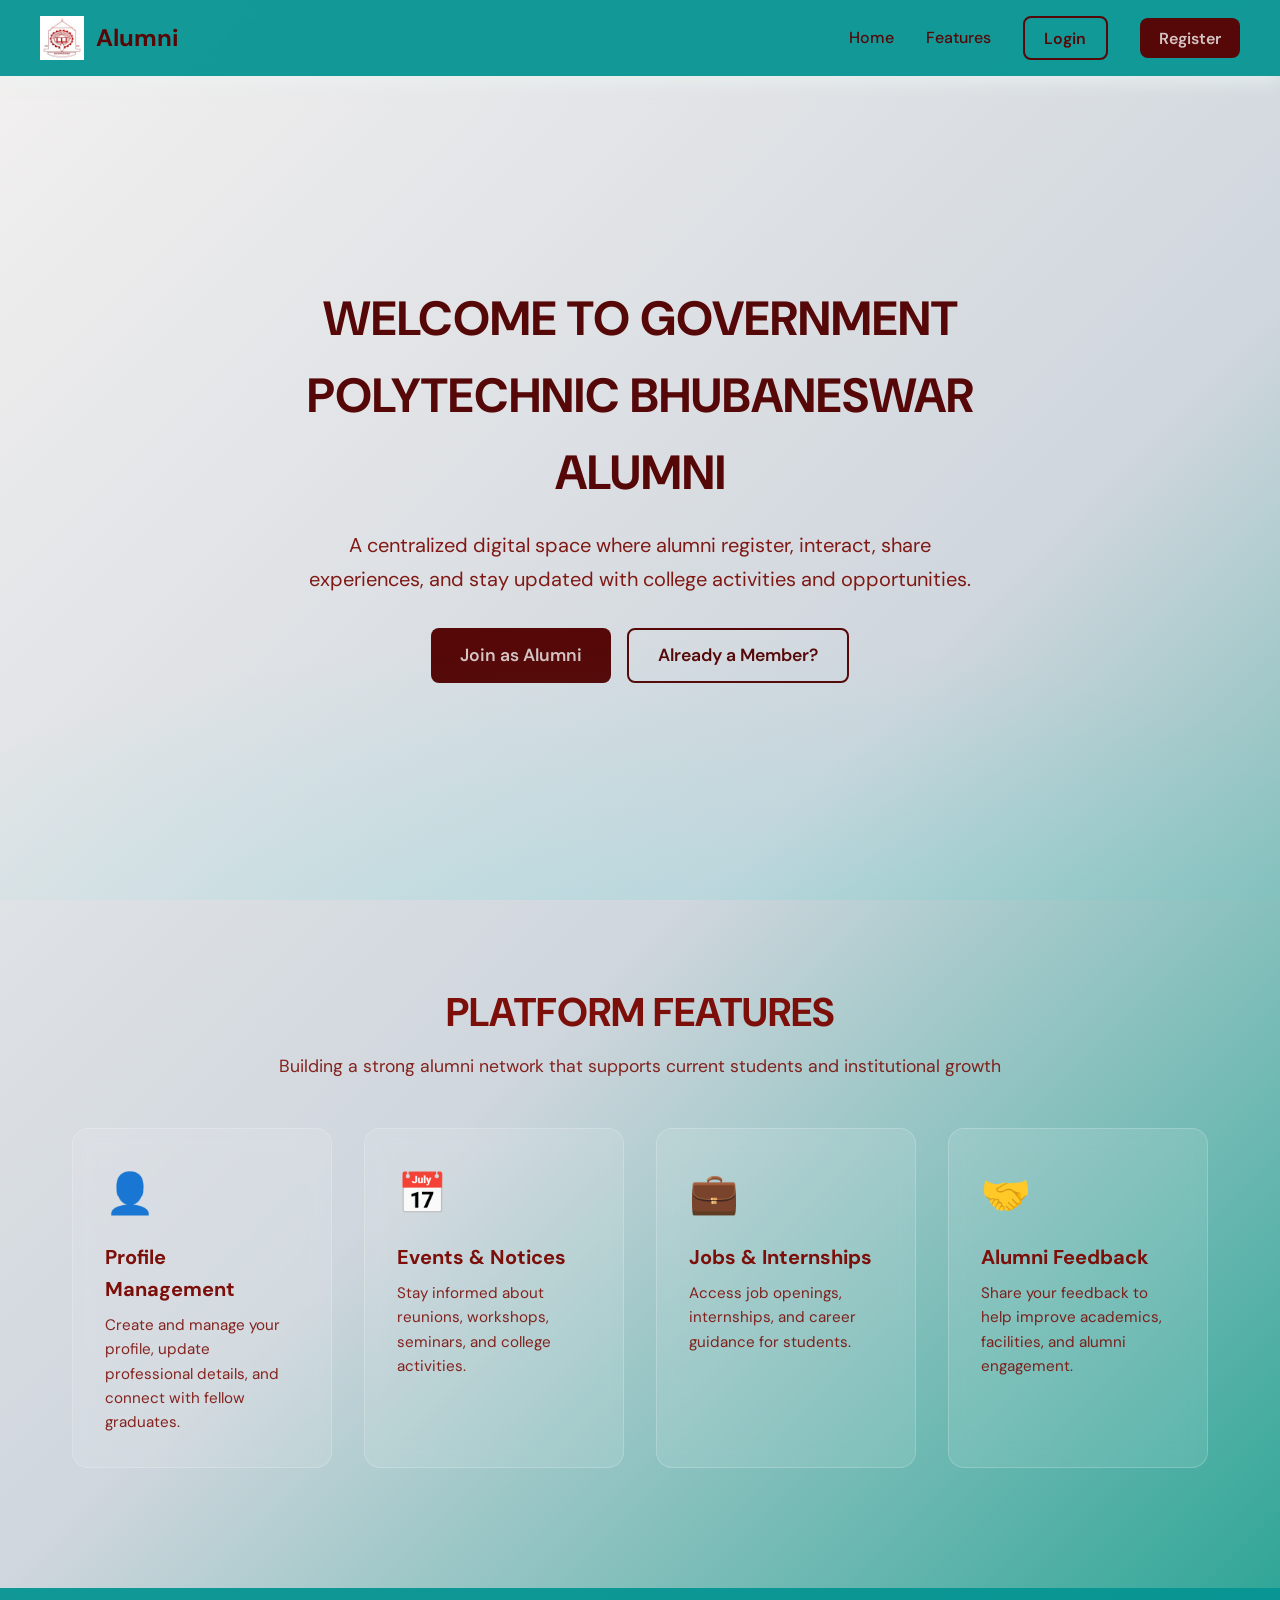
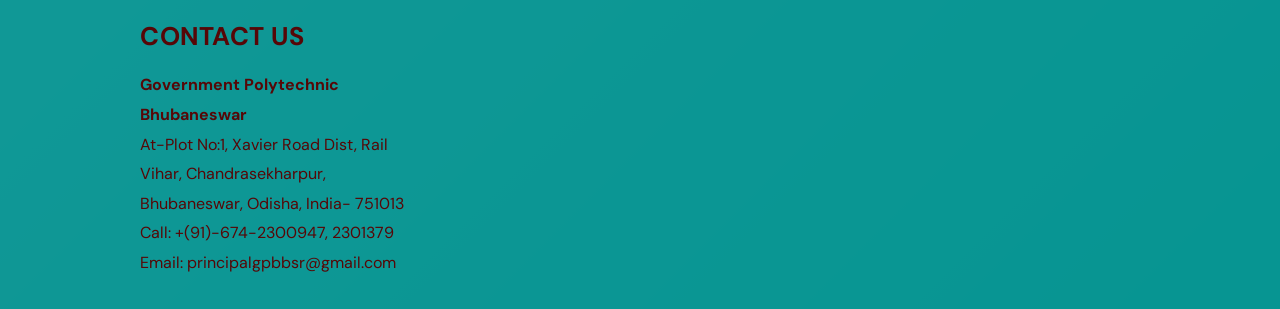
==== index.html @ 31f1e16f "Add files via upload" ====
<!DOCTYPE html>
<html lang="en">
<head>
    <meta charset="UTF-8">
    <meta name="viewport" content="width=device-width, initial-scale=1.0">
    <title>College Alumni Page | Connect • Network • Grow</title>
    <link rel="stylesheet" href="styles.css">
</head>
<body>
    <!-- Navigation -->
    <nav class="navbar">
        <div class="nav-container">
            <a href="index.html" class="logo">
                <img src="assets/alumni-logo.png" class="logo-img" alt="Alumni logo">
                Alumni
            </a>
            <ul class="nav-links">
                <li><a href="#home">Home</a></li>
                <li><a href="#features">Features</a></li>
                <li><button class="btn btn-outline" id="openLogin">Login</button></li>
                <li><button class="btn btn-primary" id="openRegister">Register</button></li>
            </ul>
            <button class="mobile-menu-btn" aria-label="Toggle menu">
                <span></span><span></span><span></span>
            </button>
        </div>
    </nav>

    <!-- Hero Section -->
    <section id="home" class="hero">
        <div class="hero-content">
            <h1>WELCOME TO GOVERNMENT POLYTECHNIC BHUBANESWAR ALUMNI</h1>
            <p class="hero-subtitle">A centralized digital space where alumni register, interact, share experiences, and stay updated with college activities and opportunities.</p>
            <div class="hero-buttons">
                <button class="btn btn-primary btn-lg" id="heroRegister">Join as Alumni</button>
                <button class="btn btn-outline btn-lg" id="heroLogin">Already a Member?</button>
            </div>
        </div>
        <div class="hero-shape"></div>
    </section>

    <!-- Features Section -->
    <section id="features" class="features">
        <h2>PLATFORM FEATURES</h2>
        <p class="section-subtitle">Building a strong alumni network that supports current students and institutional growth</p>
        <div class="features-grid">
            <div class="feature-card" id="featureProfile">
                <div class="feature-icon">👤</div>
                <h3>Profile Management</h3>
                <p>Create and manage your profile, update professional details, and connect with fellow graduates.</p>
            </div>
            <div class="feature-card" id="featureEvents">
                <div class="feature-icon">📅</div>
                <h3>Events & Notices</h3>
                <p>Stay informed about reunions, workshops, seminars, and college activities.</p>
            </div>
            <div class="feature-card" id="featureJobs">
                <div class="feature-icon">💼</div>
                <h3>Jobs & Internships</h3>
                <p>Access job openings, internships, and career guidance for students.</p>
            </div>
            <div class="feature-card" id="featureNetworking">
                <div class="feature-icon">🤝</div>
                <h3>Alumni Feedback</h3>
                <p>Share your feedback to help improve academics, facilities, and alumni engagement.</p>
            </div>
        </div>
    </section>

    <!-- Login Modal -->
    <div id="loginModal" class="modal">
        <div class="modal-content">
            <span class="modal-close">&times;</span>
            <h2>Login</h2>
            <form id="loginForm">
                <div class="form-group">
                    <label for="loginEmail">Email</label>
                    <input type="email" id="loginEmail" required placeholder="Enter your email">
                </div>
                <div class="form-group">
                    <label for="loginPassword">Password</label>
                    <input type="password" id="loginPassword" required placeholder="Enter your password">
                </div>
                <p id="loginError" class="error-msg"></p>
                <button type="button" class="link-button" id="forgotPasswordLink">Forgot password?</button>
                <div id="forgotPasswordSection" class="forgot-section">
                    <p class="forgot-title">Reset your password</p>
                    <div class="form-group">
                        <label for="fpEmail">Registered Email</label>
                        <input type="email" id="fpEmail" placeholder="Enter your registered email">
                    </div>
                    <div class="form-row">
                        <div class="form-group">
                            <label for="fpNewPassword">New Password</label>
                            <input type="password" id="fpNewPassword" placeholder="New password (min 6 characters)">
                        </div>
                        <div class="form-group">
                            <label for="fpConfirmPassword">Confirm Password</label>
                            <input type="password" id="fpConfirmPassword" placeholder="Re-enter new password">
                        </div>
                    </div>
                    <p id="forgotError" class="error-msg"></p>
                    <p id="forgotSuccess" class="success-msg"></p>
                    <button type="button" class="btn btn-outline btn-block" id="forgotSubmit">Update Password</button>
                </div>
                <button type="submit" class="btn btn-primary btn-block">Login</button>
                <p class="form-footer">Demo: admin@college.edu / admin123 (Admin) | alumni@test.com / alumni123 (Alumni)</p>
            </form>
        </div>
    </div>

    <!-- Register Modal -->
    <div id="registerModal" class="modal">
        <div class="modal-content">
            <span class="modal-close">&times;</span>
            <h2>Alumni Registration</h2>
            <form id="registerForm">
                <div class="form-row">
                    <div class="form-group">
                        <label for="regName">Full Name</label>
                        <input type="text" id="regName" required placeholder="Your full name">
                    </div>
                    <div class="form-group">
                        <label for="regEmail">Email</label>
                        <input type="email" id="regEmail" required placeholder="your@email.com">
                    </div>
                </div>
                <div class="form-row">
                    <div class="form-group">
                        <label for="regBatch">Batch / Year</label>
                        <input type="text" id="regBatch" placeholder="e.g. 2020">
                    </div>
                    <div class="form-group">
                        <label for="regCourse">Course / Department</label>
                        <select id="regCourse">
                            <option value="">Select</option>
                            <option value="Information Technology">Information Technology</option>
                            <option value="Civil">Civil</option>
                            <option value="Electrical">Electrical</option>
                            <option value="Electronics">Electronics</option>
                            <option value="MOM">MOM</option>
                            <option value="Beauty Culture">Beauty Culture</option>
                            <option value="Pharmacy">Pharmacy</option>
                            <option value="Architecture">Architecture</option>
                            <option value="Mechanical">Mechanical</option>
                            <option value="IoT">IoT</option>
                        </select>
                    </div>
                </div>
                <div class="form-group">
                    <label for="regCompanyType">Current Company / Higher Studies</label>
                    <select id="regCompanyType">
                        <option value="company" selected>Current Company</option>
                        <option value="higher">Higher Studies</option>
                    </select>
                </div>

                <div class="form-group toggle-section company-toggle company-type-company active" id="regCompanySection">
                    <label for="regCompanyName">Company Name</label>
                    <input type="text" id="regCompanyName" placeholder="e.g. Tech Corp">
                </div>

                <div class="form-group toggle-section company-toggle company-type-higher" id="regHigherStudiesSection">
                    <label for="regHigherStudiesName">College / University</label>
                    <input type="text" id="regHigherStudiesName" placeholder="e.g. ABC University">
                </div>
                <div class="form-row">
                    <div class="form-group">
                        <label for="regPassword">Password</label>
                        <input type="password" id="regPassword" required placeholder="Create password" minlength="6">
                    </div>
                    <div class="form-group">
                        <label for="regConfirmPassword">Confirm Password</label>
                        <input type="password" id="regConfirmPassword" required placeholder="Confirm password">
                    </div>
                </div>
                <p id="registerError" class="error-msg"></p>
                <p id="registerSuccess" class="success-msg"></p>
                <button type="submit" class="btn btn-primary btn-block">Register</button>
            </form>
        </div>
    </div>

    <!-- Alumni Feedback Modal -->
    <div id="feedbackModal" class="modal">
        <div class="modal-content feedback-modal-content">
            <span class="modal-close">&times;</span>
            <h2>Alumni Feedback Form</h2>
            <form id="feedbackForm">
                <div class="form-row">
                    <div class="form-group">
                        <label for="fbName">Name of the Alumni</label>
                        <input type="text" id="fbName" required placeholder="Enter full name">
                    </div>
                    <div class="form-group">
                        <label for="fbEmail">Email ID</label>
                        <input type="email" id="fbEmail" required placeholder="Enter email">
                    </div>
                </div>

                <div class="form-row">
                    <div class="form-group">
                        <label for="fbAcademicYear">Academic Year</label>
                        <input type="text" id="fbAcademicYear" required placeholder="e.g. 2019">
                    </div>
                    <div class="form-group">
                        <label for="fbAddress">Present Address</label>
                        <input type="text" id="fbAddress" required placeholder="Enter present address">
                    </div>
                </div>

                <div class="form-group">
                    <label for="fbStatus">Current Status</label>
                    <select id="fbStatus" required>
                        <option value="service">In Service</option>
                        <option value="higher">In Higher Study</option>
                    </select>
                </div>

                <div class="form-row feedback-status-group feedback-service-group" id="fbServiceFields">
                    <div class="form-group">
                        <label for="fbDesignation">Designation</label>
                        <input type="text" id="fbDesignation" placeholder="Enter designation">
                    </div>
                    <div class="form-group">
                        <label for="fbOrganization">Name of the Organization</label>
                        <input type="text" id="fbOrganization" placeholder="Enter organization name">
                    </div>
                </div>

                <div class="form-row feedback-status-group feedback-higher-group" id="fbHigherFields">
                    <div class="form-group">
                        <label for="fbProgram">Program Name</label>
                        <input type="text" id="fbProgram" placeholder="Enter program name">
                    </div>
                    <div class="form-group">
                        <label for="fbInstitution">Name of the Institution</label>
                        <input type="text" id="fbInstitution" placeholder="Enter institution name">
                    </div>
                </div>

                <p class="feedback-note">Rating score: 4 = Excellent, 3 = Very Good, 2 = Good, 1 = Satisfactory</p>
                <div class="feedback-table-wrap">
                    <table class="feedback-table">
                        <thead>
                            <tr>
                                <th>Sl No.</th>
                                <th>Area</th>
                                <th>Excellent</th>
                                <th>Very Good</th>
                                <th>Good</th>
                                <th>Satisfactory</th>
                            </tr>
                        </thead>
                        <tbody>
                            <tr><td>1</td><td>Teaching-Learning Environment</td><td><input type="radio" name="q1" value="4" required></td><td><input type="radio" name="q1" value="3"></td><td><input type="radio" name="q1" value="2"></td><td><input type="radio" name="q1" value="1"></td></tr>
                            <tr><td>2</td><td>Satisfaction Level with the curriculum</td><td><input type="radio" name="q2" value="4" required></td><td><input type="radio" name="q2" value="3"></td><td><input type="radio" name="q2" value="2"></td><td><input type="radio" name="q2" value="1"></td></tr>
                            <tr><td>3</td><td>Academic Facilities</td><td><input type="radio" name="q3" value="4" required></td><td><input type="radio" name="q3" value="3"></td><td><input type="radio" name="q3" value="2"></td><td><input type="radio" name="q3" value="1"></td></tr>
                            <tr><td>4</td><td>Students Interaction</td><td><input type="radio" name="q4" value="4" required></td><td><input type="radio" name="q4" value="3"></td><td><input type="radio" name="q4" value="2"></td><td><input type="radio" name="q4" value="1"></td></tr>
                            <tr><td>5</td><td>Student's Discipline</td><td><input type="radio" name="q5" value="4" required></td><td><input type="radio" name="q5" value="3"></td><td><input type="radio" name="q5" value="2"></td><td><input type="radio" name="q5" value="1"></td></tr>
                            <tr><td>6</td><td>Internship</td><td><input type="radio" name="q6" value="4" required></td><td><input type="radio" name="q6" value="3"></td><td><input type="radio" name="q6" value="2"></td><td><input type="radio" name="q6" value="1"></td></tr>
                            <tr><td>7</td><td>Career counseling and Guidance</td><td><input type="radio" name="q7" value="4" required></td><td><input type="radio" name="q7" value="3"></td><td><input type="radio" name="q7" value="2"></td><td><input type="radio" name="q7" value="1"></td></tr>
                            <tr><td>8</td><td>Placement Drive</td><td><input type="radio" name="q8" value="4" required></td><td><input type="radio" name="q8" value="3"></td><td><input type="radio" name="q8" value="2"></td><td><input type="radio" name="q8" value="1"></td></tr>
                            <tr><td>9</td><td>Extra-curricular Activities</td><td><input type="radio" name="q9" value="4" required></td><td><input type="radio" name="q9" value="3"></td><td><input type="radio" name="q9" value="2"></td><td><input type="radio" name="q9" value="1"></td></tr>
                            <tr><td>10</td><td>Overall Facilities</td><td><input type="radio" name="q10" value="4" required></td><td><input type="radio" name="q10" value="3"></td><td><input type="radio" name="q10" value="2"></td><td><input type="radio" name="q10" value="1"></td></tr>
                        </tbody>
                    </table>
                </div>

                <p id="feedbackError" class="error-msg"></p>
                <p id="feedbackSuccess" class="success-msg"></p>
                <button type="submit" class="btn btn-primary btn-block">Submit Feedback</button>
            </form>
        </div>
    </div>

    <footer class="contact-footer">
        <div class="contact-footer-inner">
            <div class="contact-footer-text">
                <h3>CONTACT US</h3>
                <p class="contact-line"><strong>Government Polytechnic</strong></p>
                <p class="contact-line"><strong>Bhubaneswar</strong></p>
                <p class="contact-line">At-Plot No:1, Xavier Road Dist, Rail</p>
                <p class="contact-line">Vihar, Chandrasekharpur,</p>
                <p class="contact-line">Bhubaneswar, Odisha, India- 751013</p>
                <p class="contact-line">Call: +(91)-674-2300947, 2301379</p>
                <p class="contact-line">Email: principalgpbbsr@gmail.com</p>
            </div>
        </div>
    </footer>

    <script src="data.js"></script>
    <script src="app_v2.js"></script>
</body>
</html>
---- styles.css ----
/* College Alumni Page - Dynamic Blue Theme, White Font */
@import url('https://fonts.googleapis.com/css2?family=DM+Sans:wght@400;500;600;700&display=swap');

:root {
    --dynamic-blue: #f1eeedd1;
    --dynamic-blue-light: #cfd6dd;
    --dynamic-blue-dark: #099a86;
    --accent: #f6faf9;
    --white: #560707;
    --font-white: #7c0f0a;
    --shadow: rgba(235, 243, 241, 0.95);
}

* {
    margin: 0;
    padding: 0;
    box-sizing: border-box;
}

body {
    font-family: 'DM Sans', sans-serif;
    color: var(--font-white);
    background: linear-gradient(135deg, var(--dynamic-blue) 0%, var(--dynamic-blue-light) 50%, var(--dynamic-blue-dark) 100%);
    min-height: 100vh;
    line-height: 1.6;
}

/* Navbar */
.navbar {
    position: fixed;
    top: 0;
    left: 0;
    right: 0;
    background: rgba(7, 149, 147, 0.95);
    backdrop-filter: blur(10px);
    padding: 1rem 2rem;
    z-index: 1000;
    box-shadow: 0 4px 20px var(--shadow);
}

.nav-container {
    max-width: 1200px;
    margin: 0 auto;
    display: flex;
    justify-content: space-between;
    align-items: center;
}

.logo {
    display: flex;
    align-items: center;
    gap: 0.75rem;
    font-size: 1.5rem;
    font-weight: 700;
    color: var(--white);
    text-decoration: none;
}

.logo-img {
    width: 44px;
    height: 44px;
    object-fit: contain;
    flex-shrink: 0;
}

.logo span {
    color: var(--accent);
}

.nav-links {
    display: flex;
    list-style: none;
    gap: 2rem;
    align-items: center;
}

.nav-links a {
    color: var(--white);
    text-decoration: none;
    font-weight: 500;
    transition: opacity 0.2s;
}

.nav-links a:hover {
    opacity: 0.9;
}

/* Buttons */
.btn {
    padding: 0.6rem 1.2rem;
    border: none;
    border-radius: 8px;
    font-size: 1rem;
    font-weight: 600;
    cursor: pointer;
    transition: all 0.2s;
    font-family: inherit;
}

.btn-primary {
    background: var(--white);
    color: var(--dynamic-blue);
}

.btn-primary:hover {
    background: var(--accent);
    color: var(--white);
}

.btn-outline {
    background: transparent;
    color: var(--white);
    border: 2px solid var(--white);
}

.btn-outline:hover {
    background: var(--white);
    color: var(--dynamic-blue);
}

.btn-lg {
    padding: 0.9rem 1.8rem;
    font-size: 1.1rem;
}

.btn-block {
    width: 100%;
}

.mobile-menu-btn {
    display: none;
    flex-direction: column;
    gap: 5px;
    background: none;
    border: none;
    cursor: pointer;
    color: var(--white);
}

.mobile-menu-btn span {
    width: 24px;
    height: 2px;
    background: var(--white);
}

/* Hero */
.hero {
    min-height: 100vh;
    display: flex;
    align-items: center;
    justify-content: center;
    padding: 8rem 2rem 4rem;
    position: relative;
    overflow: hidden;
}

.hero-content {
    max-width: 700px;
    text-align: center;
}

.hero h1 {
    font-size: 3rem;
    font-weight: 700;
    margin-bottom: 1rem;
    color: var(--white);
}

.hero-subtitle {
    font-size: 1.25rem;
    opacity: 0.95;
    margin-bottom: 2rem;
    line-height: 1.7;
}

.hero-buttons {
    display: flex;
    gap: 1rem;
    justify-content: center;
    flex-wrap: wrap;
}

.hero-shape {
    position: absolute;
    bottom: -50%;
    left: -20%;
    width: 140%;
    height: 80%;
    background: radial-gradient(ellipse, rgba(21, 225, 218, 0.15) 0%, transparent 70%);
    pointer-events: none;
}

/* Features */
.features {
    padding: 5rem 2rem;
    max-width: 1200px;
    margin: 0 auto;
}

.features h2 {
    text-align: center;
    font-size: 2.5rem;
    margin-bottom: 0.5rem;
}

.section-subtitle {
    text-align: center;
    font-size: 1.1rem;
    opacity: 0.9;
    margin-bottom: 3rem;
}

.features-grid {
    display: grid;
    grid-template-columns: repeat(auto-fit, minmax(260px, 1fr));
    gap: 2rem;
}

.feature-card {
    background: rgba(255, 255, 255, 0.1);
    backdrop-filter: blur(10px);
    padding: 2rem;
    border-radius: 16px;
    border: 1px solid rgba(255, 255, 255, 0.2);
    transition: transform 0.2s, box-shadow 0.2s;
    cursor: pointer;
}

.feature-card:hover {
    transform: translateY(-4px);
    box-shadow: 0 12px 40px var(--shadow);
}

.feature-icon {
    font-size: 2.5rem;
    margin-bottom: 1rem;
}

.feature-card h3 {
    margin-bottom: 0.5rem;
    font-size: 1.25rem;
}

.feature-card p {
    opacity: 0.9;
    font-size: 0.95rem;
}

/* About */
.about {
    padding: 4rem 2rem;
    max-width: 800px;
    margin: 0 auto;
}

.about h2 {
    text-align: center;
    font-size: 2rem;
    margin-bottom: 2rem;
}

.objectives-list {
    list-style: none;
}

.objectives-list li {
    padding: 0.8rem 1rem;
    margin-bottom: 0.5rem;
    background: rgba(255, 255, 255, 0.08);
    border-radius: 8px;
    border-left: 4px solid var(--accent);
}

/* Modal */
.modal {
    display: none;
    position: fixed;
    top: 0;
    left: 0;
    right: 0;
    bottom: 0;
    background: rgba(0, 0, 0, 0.6);
    z-index: 2000;
    align-items: center;
    justify-content: center;
    padding: 2rem;
}

.modal.active {
    display: flex;
}

.modal-content {
    background: linear-gradient(135deg, var(--dynamic-blue-dark), var(--dynamic-blue));
    padding: 2.5rem;
    border-radius: 16px;
    max-width: 480px;
    width: 100%;
    position: relative;
    border: 1px solid rgba(255, 255, 255, 0.2);
}

.feedback-modal-content {
    max-width: 980px;
    max-height: 88vh;
    overflow-y: auto;
}

.modal-close {
    position: absolute;
    top: 1rem;
    right: 1.5rem;
    font-size: 1.5rem;
    cursor: pointer;
    opacity: 0.8;
}

.modal-close:hover {
    opacity: 1;
}

.modal h2 {
    margin-bottom: 1.5rem;
}

/* Forms */
.form-group {
    margin-bottom: 1.2rem;
}

.form-row {
    display: grid;
    grid-template-columns: 1fr 1fr;
    gap: 1rem;
}

.form-group label {
    display: block;
    margin-bottom: 0.4rem;
    font-weight: 500;
}

.form-group input,
.form-group select,
.form-group textarea {
    width: 100%;
    padding: 0.75rem 1rem;
    border: 1px solid rgba(255, 255, 255, 0.3);
    border-radius: 8px;
    background: rgba(255, 255, 255, 0.1);
    color: var(--white);
    font-family: inherit;
    font-size: 1rem;
}

.form-group select {
    cursor: pointer;
    padding-right: 2.75rem;
    -webkit-appearance: none;
    -moz-appearance: none;
    appearance: none;
    background-image:
        linear-gradient(45deg, transparent 50%, rgba(255, 255, 255, 0.85) 50%),
        linear-gradient(135deg, rgba(255, 255, 255, 0.85) 50%, transparent 50%);
    background-position:
        calc(100% - 18px) calc(1.05em + 2px),
        calc(100% - 13px) calc(1.05em + 2px);
    background-size: 6px 6px, 6px 6px;
    background-repeat: no-repeat;
}

.form-group select option {
    background-color: var(--dynamic-blue-dark);
    color: var(--white);
}

.form-group input::placeholder,
.form-group textarea::placeholder {
    color: rgba(86, 7, 7, 0.6);
}

.form-group input:focus,
.form-group select:focus,
.form-group textarea:focus {
    outline: none;
    border-color: var(--accent);
    box-shadow: 0 0 0 3px rgba(66, 165, 245, 0.22);
}

.error-msg {
    color: #ffcdd2;
    font-size: 0.9rem;
    margin-bottom: 0.5rem;
}

.success-msg {
    color: #a5d6a7;
    font-size: 0.9rem;
    margin-bottom: 0.5rem;
}

.link-button {
    background: none;
    border: none;
    color: rgba(255, 255, 255, 0.8);
    font-size: 0.9rem;
    text-decoration: underline;
    cursor: pointer;
    padding: 0;
    margin-bottom: 0.75rem;
}

.link-button:hover {
    color: var(--accent);
}

.forgot-section {
    display: none;
    margin-bottom: 0.75rem;
    padding-top: 0.75rem;
    border-top: 1px solid rgba(255, 255, 255, 0.15);
}

.forgot-section.active {
    display: block;
}

.toggle-section {
    display: none;
}

.toggle-section.active {
    display: block;
}

.forgot-title {
    font-size: 0.85rem;
    margin-bottom: 0.5rem;
    opacity: 0.85;
}

.form-footer {
    font-size: 0.8rem;
    opacity: 0.8;
    margin-top: 1rem;
}

/* Footer */
.footer {
    text-align: center;
    padding: 2rem;
    opacity: 0.8;
    font-size: 0.9rem;
}

/* Contact Footer */
.contact-footer {
    background: #079593f2;
    padding: 1.8rem 2rem;
    margin-top: 2.5rem;
}

.contact-footer-inner {
    max-width: 1000px;
    margin: 0 auto;
}

.contact-footer-text h3 {
    color: #560707;
    font-size: 1.6rem;
    margin-bottom: 1rem;
    letter-spacing: 0.5px;
}

.contact-footer-text .contact-line {
    color: #560707;
    margin: 0.35rem 0;
    font-size: 1rem;
    line-height: 1.5;
}

/* Dashboard & Admin Page Styles */
.page-header {
    padding: 6rem 2rem 2rem;
    text-align: center;
}

.page-header h1 {
    font-size: 2.5rem;
    margin-bottom: 0.5rem;
}

.dashboard-nav,
.tabs {
    display: flex;
    gap: 1rem;
    justify-content: center;
    flex-wrap: wrap;
    margin: 2rem 0;
    padding: 0 1rem;
}

.tab-btn {
    padding: 0.7rem 1.4rem;
    background: rgba(255, 255, 255, 0.192);
    border: 2px solid rgba(255, 255, 255, 0.3);
    color: var(--white);
    border-radius: 8px;
    cursor: pointer;
    font-weight: 600;
    transition: all 0.2s;
}

.tab-btn:hover,
.tab-btn.active {
    background: var(--white);
    color: var(--dynamic-blue);
    border-color: var(--white);
}

.content-section {
    max-width: 900px;
    margin: 0 auto 3rem;
    padding: 0 2rem;
}

.tab-content {
    display: none;
}

.tab-content.active {
    display: block;
}

.content-section h2 {
    margin-bottom: 1.5rem;
    font-size: 1.5rem;
}

.card {
    background: rgba(255, 255, 255, 0.1);
    backdrop-filter: blur(10px);
    border-radius: 12px;
    padding: 1.5rem;
    margin-bottom: 1rem;
    border: 1px solid rgba(255, 255, 255, 0.2);
}

.search-box {
    width: 100%;
    padding: 0.8rem 1rem;
    margin-bottom: 1rem;
    border: 1px solid rgba(255, 255, 255, 0.3);
    border-radius: 8px;
    background: rgba(255, 255, 255, 0.1);
    color: var(--white);
    font-size: 1rem;
}

.admin-nav-search {
    width: 100%;
    max-width: 420px;
    margin: 0.6rem 0 1rem;
}

.search-box::placeholder {
    color: rgba(86, 7, 7, 0.6);
}

.feedback-note {
    font-size: 0.9rem;
    margin: 0.8rem 0 0.6rem;
    color: #560707;
}

.feedback-status-group {
    display: none;
}

.feedback-status-group.active {
    display: grid;
}

.feedback-table-wrap {
    overflow-x: auto;
    margin-bottom: 1rem;
}

.feedback-table {
    width: 100%;
    border-collapse: collapse;
    min-width: 760px;
    background: rgba(0, 0, 0, 0.08);
}

.feedback-table th,
.feedback-table td {
    border: 1px solid rgba(255, 255, 255, 0.25);
    padding: 0.55rem;
    text-align: center;
    font-size: 0.9rem;
}

.feedback-table th:nth-child(2),
.feedback-table td:nth-child(2) {
    text-align: left;
}

.alumni-grid {
    display: grid;
    grid-template-columns: repeat(auto-fill, minmax(280px, 1fr));
    gap: 1rem;
}

.event-list,
.job-list {
    display: flex;
    flex-direction: column;
    gap: 1rem;
}

.profile-grid {
    display: grid;
    grid-template-columns: repeat(auto-fit, minmax(250px, 1fr));
    gap: 1.5rem;
}

.logout-btn {
    margin-top: 2rem;
}

/* Responsive */
@media (max-width: 768px) {
    .nav-links {
        display: none;
    }

    .mobile-menu-btn {
        display: flex;
    }

    .hero h1 {
        font-size: 2rem;
    }

    .hero-subtitle {
        font-size: 1rem;
    }

    .form-row {
        grid-template-columns: 1fr;
    }
}
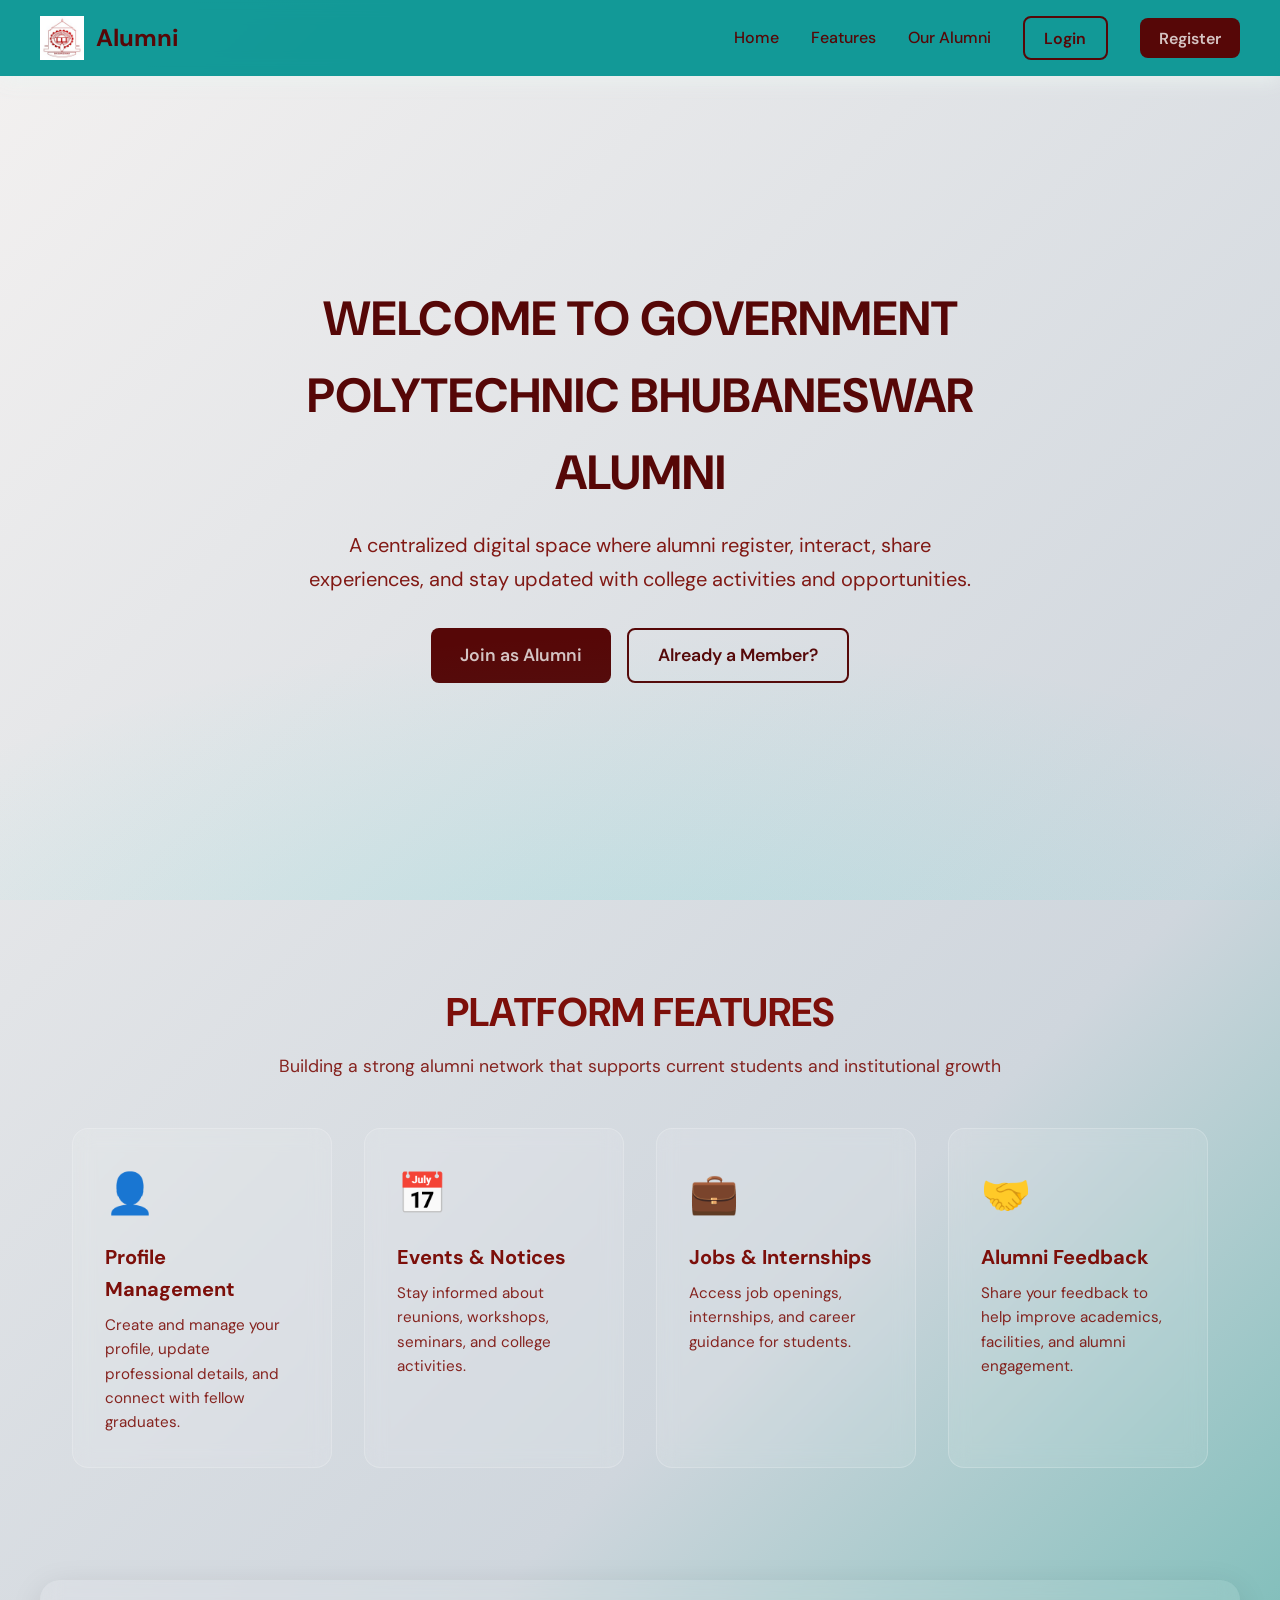
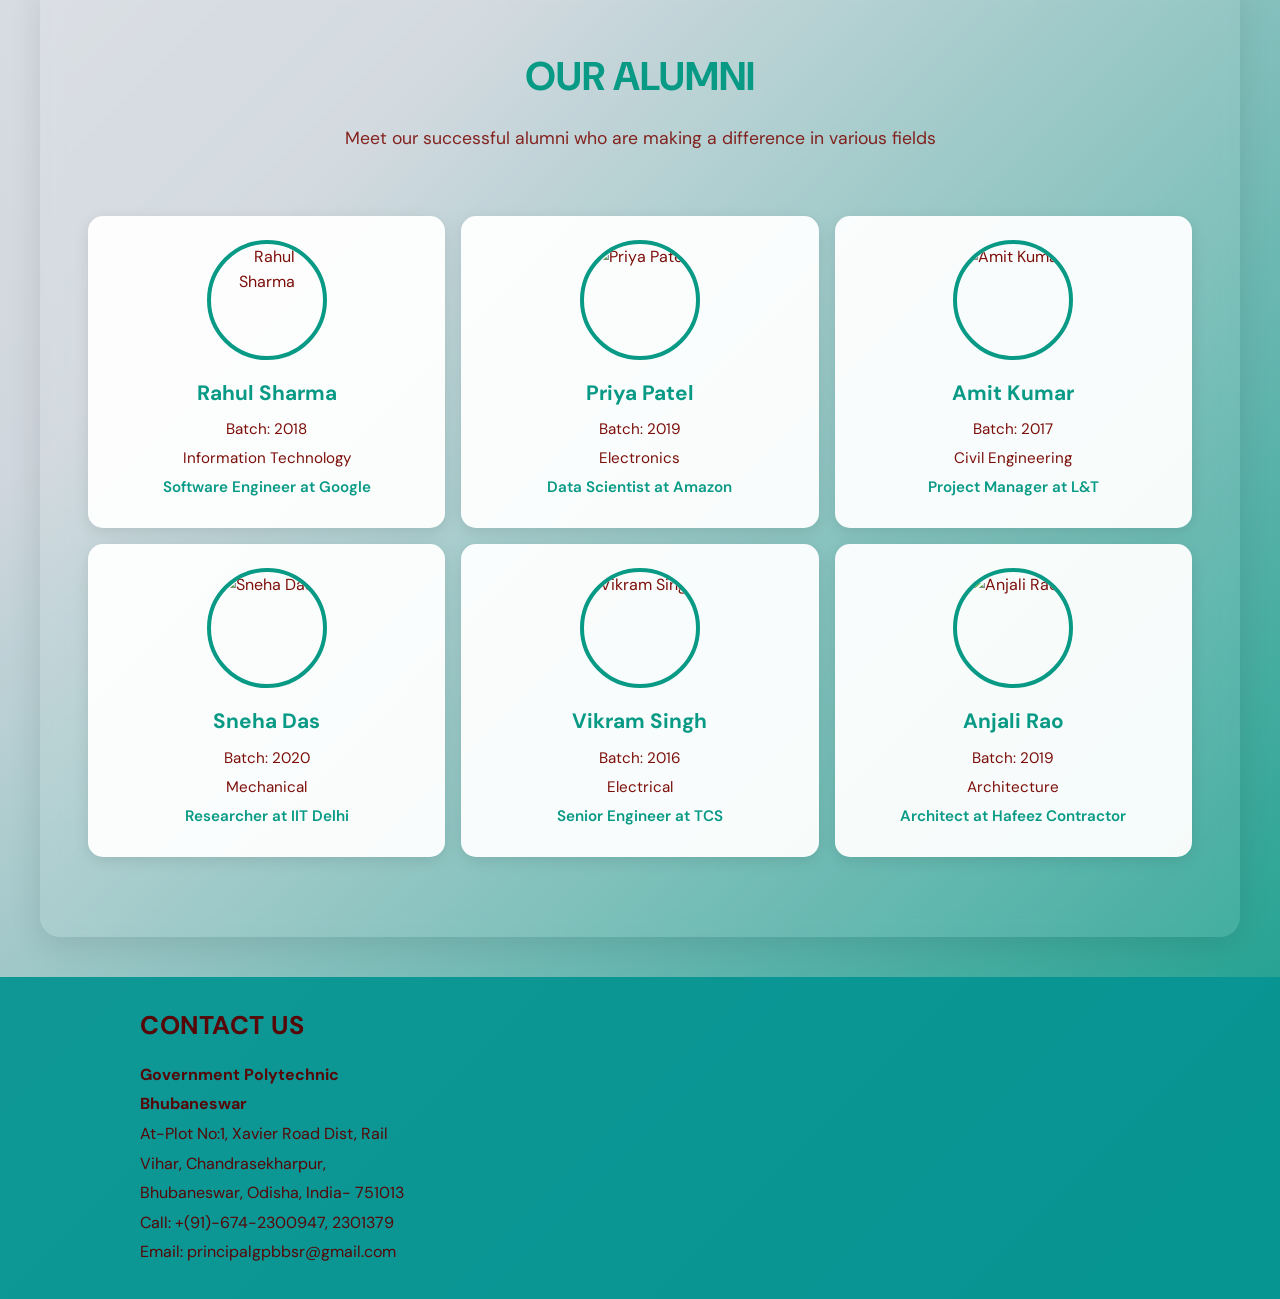
==== commit 63137c42: "Add files via upload" ====
--- a/index.html
+++ b/index.html
@@ -17,6 +17,7 @@
             <ul class="nav-links">
                 <li><a href="#home">Home</a></li>
                 <li><a href="#features">Features</a></li>
+                <li><a href="#alumni">Our Alumni</a></li>
                 <li><button class="btn btn-outline" id="openLogin">Login</button></li>
                 <li><button class="btn btn-primary" id="openRegister">Register</button></li>
             </ul>
@@ -63,6 +64,81 @@
                 <div class="feature-icon">🤝</div>
                 <h3>Alumni Feedback</h3>
                 <p>Share your feedback to help improve academics, facilities, and alumni engagement.</p>
+            </div>
+        </div>
+    </section>
+
+    <!-- Our Alumni Section -->
+    <section id="alumni" class="alumni-section">
+        <h2>OUR ALUMNI</h2>
+        <p class="section-subtitle">Meet our successful alumni who are making a difference in various fields</p>
+        <div class="alumni-grid" id="alumniGrid">
+            <!-- Fake alumni data - can be replaced with real data -->
+            <div class="alumni-card">
+                <div class="alumni-photo">
+                    <img src="https://via.placeholder.com/150" alt="Alumni Photo">
+                </div>
+                <div class="alumni-info">
+                    <h3>Rahul Sharma</h3>
+                    <p class="alumni-batch">Batch: 2018</p>
+                    <p class="alumni-course">Information Technology</p>
+                    <p class="alumni-company">Software Engineer at Google</p>
+                </div>
+            </div>
+            <div class="alumni-card">
+                <div class="alumni-photo">
+                    <img src="https://via.placeholder.com/150" alt="Alumni Photo">
+                </div>
+                <div class="alumni-info">
+                    <h3>Priya Patel</h3>
+                    <p class="alumni-batch">Batch: 2019</p>
+                    <p class="alumni-course">Electronics</p>
+                    <p class="alumni-company">Data Scientist at Amazon</p>
+                </div>
+            </div>
+            <div class="alumni-card">
+                <div class="alumni-photo">
+                    <img src="https://via.placeholder.com/150" alt="Alumni Photo">
+                </div>
+                <div class="alumni-info">
+                    <h3>Amit Kumar</h3>
+                    <p class="alumni-batch">Batch: 2017</p>
+                    <p class="alumni-course">Civil Engineering</p>
+                    <p class="alumni-company">Project Manager at L&T</p>
+                </div>
+            </div>
+            <div class="alumni-card">
+                <div class="alumni-photo">
+                    <img src="https://via.placeholder.com/150" alt="Alumni Photo">
+                </div>
+                <div class="alumni-info">
+                    <h3>Sneha Das</h3>
+                    <p class="alumni-batch">Batch: 2020</p>
+                    <p class="alumni-course">Mechanical</p>
+                    <p class="alumni-company">Researcher at IIT Delhi</p>
+                </div>
+            </div>
+            <div class="alumni-card">
+                <div class="alumni-photo">
+                    <img src="https://via.placeholder.com/150" alt="Alumni Photo">
+                </div>
+                <div class="alumni-info">
+                    <h3>Vikram Singh</h3>
+                    <p class="alumni-batch">Batch: 2016</p>
+                    <p class="alumni-course">Electrical</p>
+                    <p class="alumni-company">Senior Engineer at TCS</p>
+                </div>
+            </div>
+            <div class="alumni-card">
+                <div class="alumni-photo">
+                    <img src="https://via.placeholder.com/150" alt="Alumni Photo">
+                </div>
+                <div class="alumni-info">
+                    <h3>Anjali Rao</h3>
+                    <p class="alumni-batch">Batch: 2019</p>
+                    <p class="alumni-course">Architecture</p>
+                    <p class="alumni-company">Architect at Hafeez Contractor</p>
+                </div>
             </div>
         </div>
     </section>
@@ -290,6 +366,7 @@
     </footer>
 
     <script src="data.js"></script>
+    <script src="alumni-data.js"></script>
     <script src="app_v2.js"></script>
 </body>
 </html>
--- a/styles.css
+++ b/styles.css
@@ -9,6 +9,86 @@
     --white: #560707;
     --font-white: #7c0f0a;
     --shadow: rgba(235, 243, 241, 0.95);
+}
+
+/* Alumni Section */
+.alumni-section {
+    padding: 4rem 2rem;
+    background: rgba(255, 255, 255, 0.1);
+    backdrop-filter: blur(10px);
+    margin: 2rem auto;
+    max-width: 1200px;
+    border-radius: 20px;
+    box-shadow: 0 8px 32px rgba(0, 0, 0, 0.1);
+}
+
+.alumni-section h2 {
+    text-align: center;
+    font-size: 2.5rem;
+    margin-bottom: 1rem;
+    color: var(--dynamic-blue-dark);
+}
+
+.alumni-section .section-subtitle {
+    text-align: center;
+    font-size: 1.1rem;
+    margin-bottom: 3rem;
+    color: var(--font-white);
+}
+
+.alumni-grid {
+    display: grid;
+    grid-template-columns: repeat(auto-fit, minmax(280px, 1fr));
+    gap: 2rem;
+    padding: 1rem;
+}
+
+.alumni-card {
+    background: rgba(255, 255, 255, 0.95);
+    border-radius: 15px;
+    padding: 1.5rem;
+    box-shadow: 0 4px 15px rgba(0, 0, 0, 0.1);
+    transition: transform 0.3s ease, box-shadow 0.3s ease;
+    text-align: center;
+}
+
+.alumni-card:hover {
+    transform: translateY(-10px);
+    box-shadow: 0 8px 25px rgba(0, 0, 0, 0.2);
+}
+
+.alumni-photo {
+    width: 120px;
+    height: 120px;
+    margin: 0 auto 1rem;
+    border-radius: 50%;
+    overflow: hidden;
+    border: 4px solid var(--dynamic-blue-dark);
+}
+
+.alumni-photo img {
+    width: 100%;
+    height: 100%;
+    object-fit: cover;
+}
+
+.alumni-info h3 {
+    color: var(--dynamic-blue-dark);
+    font-size: 1.3rem;
+    margin-bottom: 0.5rem;
+}
+
+.alumni-batch,
+.alumni-course,
+.alumni-company {
+    color: var(--font-white);
+    font-size: 0.95rem;
+    margin: 0.3rem 0;
+}
+
+.alumni-company {
+    font-weight: 600;
+    color: var(--dynamic-blue-dark);
 }
 
 * {
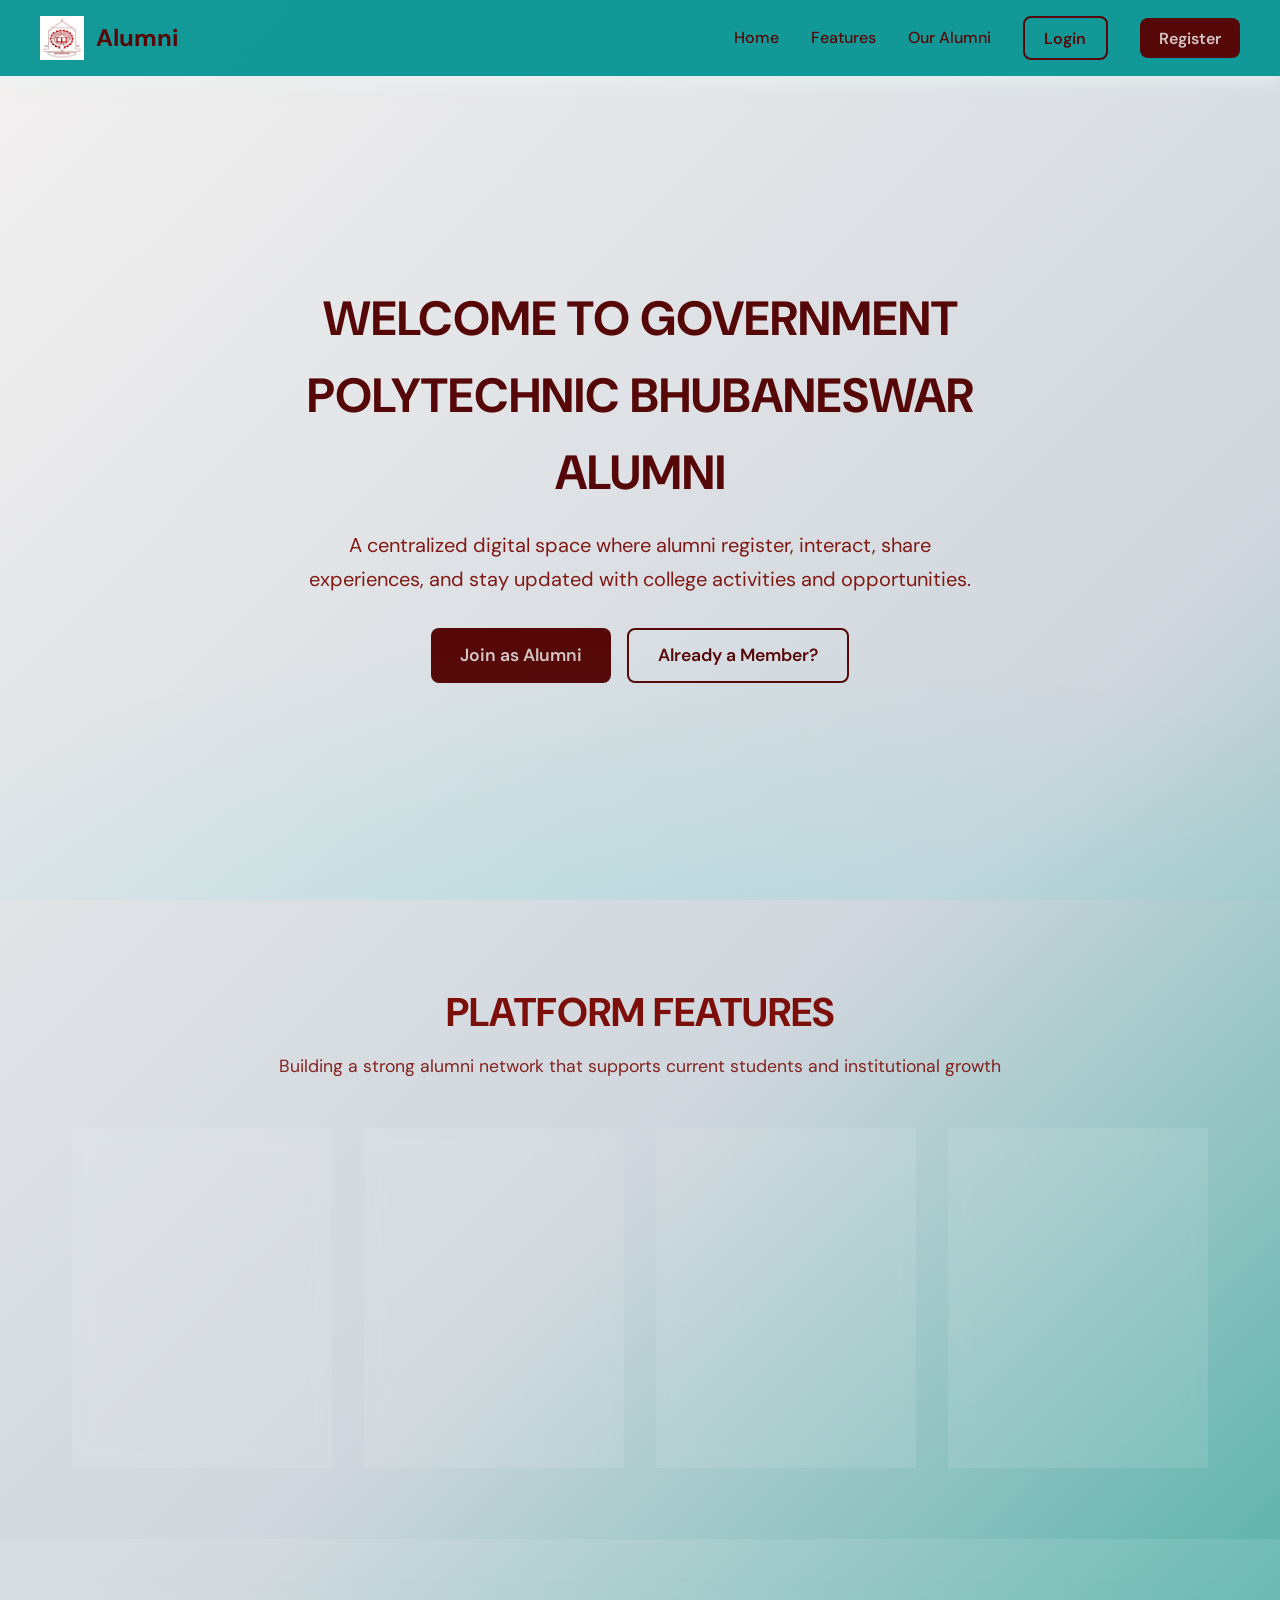
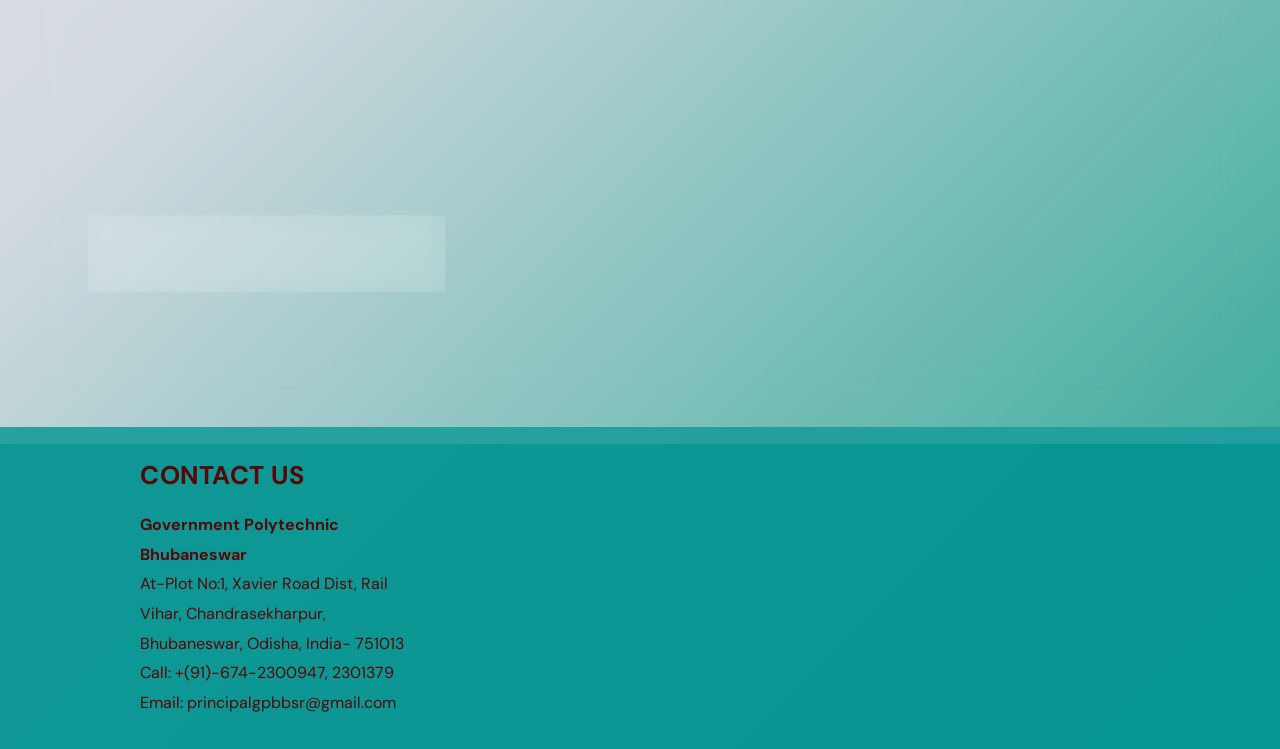
==== commit 102eadc3: "Add files via upload" ====
--- a/index.html
+++ b/index.html
@@ -73,73 +73,7 @@
         <h2>OUR ALUMNI</h2>
         <p class="section-subtitle">Meet our successful alumni who are making a difference in various fields</p>
         <div class="alumni-grid" id="alumniGrid">
-            <!-- Fake alumni data - can be replaced with real data -->
-            <div class="alumni-card">
-                <div class="alumni-photo">
-                    <img src="https://via.placeholder.com/150" alt="Alumni Photo">
-                </div>
-                <div class="alumni-info">
-                    <h3>Rahul Sharma</h3>
-                    <p class="alumni-batch">Batch: 2018</p>
-                    <p class="alumni-course">Information Technology</p>
-                    <p class="alumni-company">Software Engineer at Google</p>
-                </div>
-            </div>
-            <div class="alumni-card">
-                <div class="alumni-photo">
-                    <img src="https://via.placeholder.com/150" alt="Alumni Photo">
-                </div>
-                <div class="alumni-info">
-                    <h3>Priya Patel</h3>
-                    <p class="alumni-batch">Batch: 2019</p>
-                    <p class="alumni-course">Electronics</p>
-                    <p class="alumni-company">Data Scientist at Amazon</p>
-                </div>
-            </div>
-            <div class="alumni-card">
-                <div class="alumni-photo">
-                    <img src="https://via.placeholder.com/150" alt="Alumni Photo">
-                </div>
-                <div class="alumni-info">
-                    <h3>Amit Kumar</h3>
-                    <p class="alumni-batch">Batch: 2017</p>
-                    <p class="alumni-course">Civil Engineering</p>
-                    <p class="alumni-company">Project Manager at L&T</p>
-                </div>
-            </div>
-            <div class="alumni-card">
-                <div class="alumni-photo">
-                    <img src="https://via.placeholder.com/150" alt="Alumni Photo">
-                </div>
-                <div class="alumni-info">
-                    <h3>Sneha Das</h3>
-                    <p class="alumni-batch">Batch: 2020</p>
-                    <p class="alumni-course">Mechanical</p>
-                    <p class="alumni-company">Researcher at IIT Delhi</p>
-                </div>
-            </div>
-            <div class="alumni-card">
-                <div class="alumni-photo">
-                    <img src="https://via.placeholder.com/150" alt="Alumni Photo">
-                </div>
-                <div class="alumni-info">
-                    <h3>Vikram Singh</h3>
-                    <p class="alumni-batch">Batch: 2016</p>
-                    <p class="alumni-course">Electrical</p>
-                    <p class="alumni-company">Senior Engineer at TCS</p>
-                </div>
-            </div>
-            <div class="alumni-card">
-                <div class="alumni-photo">
-                    <img src="https://via.placeholder.com/150" alt="Alumni Photo">
-                </div>
-                <div class="alumni-info">
-                    <h3>Anjali Rao</h3>
-                    <p class="alumni-batch">Batch: 2019</p>
-                    <p class="alumni-course">Architecture</p>
-                    <p class="alumni-company">Architect at Hafeez Contractor</p>
-                </div>
-            </div>
+            <!-- Alumni cards will be dynamically loaded from backend -->
         </div>
     </section>
 
@@ -180,7 +114,6 @@
                     <button type="button" class="btn btn-outline btn-block" id="forgotSubmit">Update Password</button>
                 </div>
                 <button type="submit" class="btn btn-primary btn-block">Login</button>
-                <p class="form-footer">Demo: admin@college.edu / admin123 (Admin) | alumni@test.com / alumni123 (Alumni)</p>
             </form>
         </div>
     </div>
